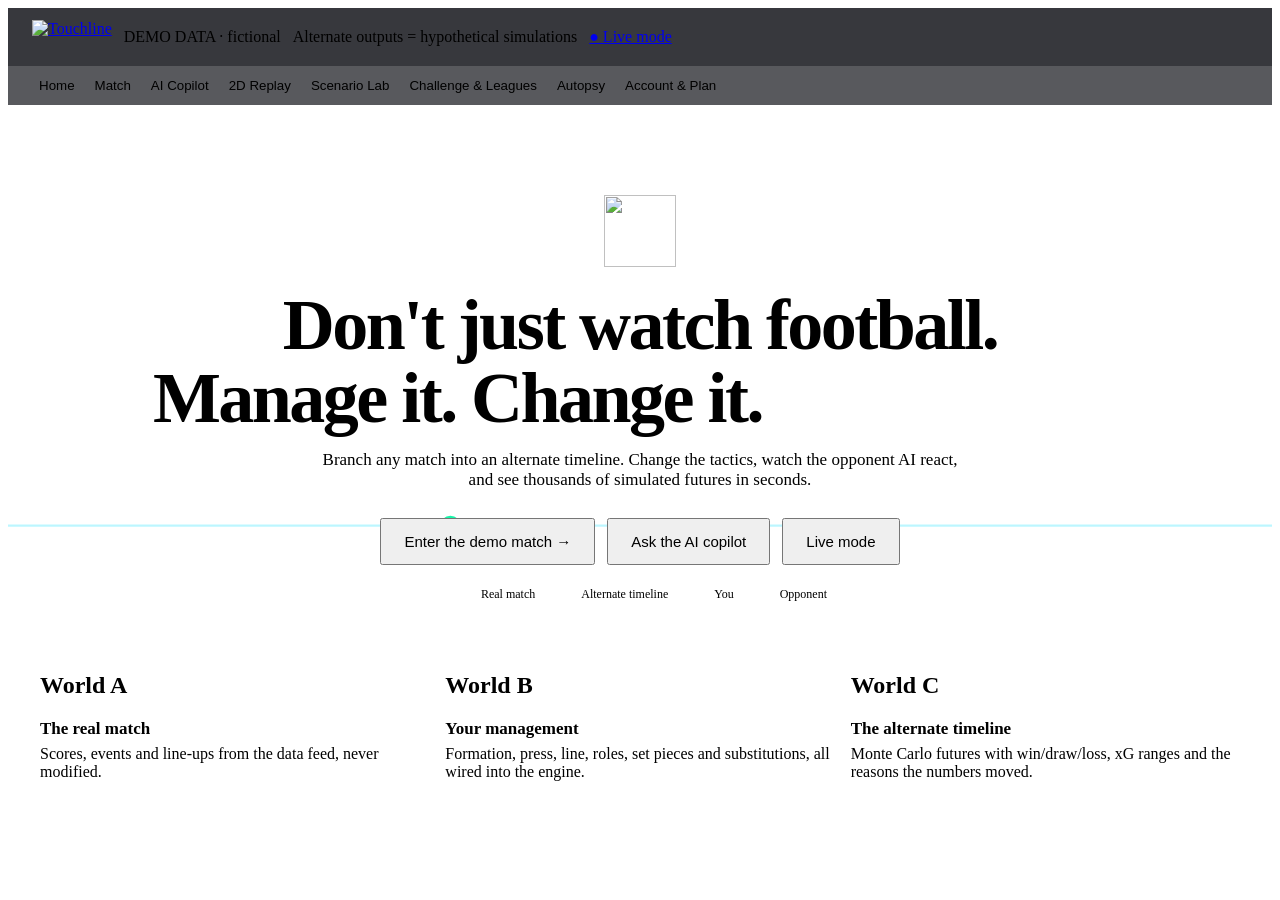
==== frontend/index.html @ 6fc0b5cc "Touchline deploy snapshot" ====
<!doctype html><html><head><meta charset="utf-8"><meta name="theme-color" content="#05070D"><meta name="viewport" content="width=device-width,initial-scale=1">
<title>Touchline - Alternate Timeline</title>
<link rel="icon" href="/static/brand/favicon.svg" type="image/svg+xml"><link rel="stylesheet" href="/static/brand/theme.css">
<style>
header{position:sticky;top:0;z-index:20;padding:12px 24px;display:flex;gap:12px;align-items:center;flex-wrap:wrap;background:#05070Dcc;backdrop-filter:blur(14px);border-bottom:1px solid var(--line)}
header .logo{height:34px;display:block}
nav{position:sticky;top:59px;z-index:19;display:flex;gap:6px;padding:10px 24px;background:#05070Daa;backdrop-filter:blur(14px);border-bottom:1px solid var(--line);overflow-x:auto}
nav button{background:transparent;color:var(--mut);border:1px solid transparent;white-space:nowrap}
nav button.on{color:var(--txt);border-color:var(--line2);background:#0F1830}
nav button[data-t=copilot].on,nav button[data-t=replay].on{border-image:none;box-shadow:inset 0 -2px 0 var(--alt2)}
.grid{display:grid;grid-template-columns:minmax(300px,1.1fr) minmax(280px,.8fr) minmax(320px,1.15fr);gap:16px;padding:20px 24px}
.grid2{display:grid;grid-template-columns:1fr 1fr;gap:16px;padding:20px 24px}
@media(max-width:1100px){.grid,.grid2{grid-template-columns:1fr;padding:14px}header{padding:10px 14px}nav{padding:8px 14px;top:55px}.hero{padding:48px 18px 28px!important}.hero svg.lines{opacity:.45}}
label{display:flex;justify-content:space-between;align-items:center;margin:6px 0;color:var(--mut);gap:8px;font-size:13px}
.row{display:flex;gap:8px;align-items:center;flex-wrap:wrap}
ul{padding-left:18px;margin:6px 0}li{margin:4px 0}.ev{font-size:12px;padding:3px 0;border-bottom:1px dashed #1C274280}
.tab{display:none}.tab.on{display:block;animation:fade .4s var(--ease) both}details summary{cursor:pointer;color:var(--mut);margin:8px 0}
.hero{position:relative;padding:90px 24px 50px;text-align:center;overflow:hidden}
.hero h1{font-size:clamp(34px,6vw,72px);line-height:1.02;margin:18px auto 14px;max-width:1000px;letter-spacing:-.035em;font-weight:700}
.hero h1 .a{background:var(--alt);-webkit-background-clip:text;background-clip:text;color:transparent}
.hero h1 .v{color:var(--volt)}.hero h1 .c{color:var(--real)}
.hero p{max-width:640px;margin:0 auto;color:var(--mut);font-size:17px}
.hero .cta{margin-top:28px;display:flex;gap:12px;justify-content:center;flex-wrap:wrap}.hero .cta button{padding:13px 22px;font-size:15px}
.hero svg.lines{position:absolute;inset:0;width:100%;height:100%;z-index:-1;opacity:.9}
.hero .draw{stroke-dasharray:1400;stroke-dashoffset:1400;animation:draw 3.2s var(--ease) forwards}
@keyframes draw{to{stroke-dashoffset:0}}
.feat{display:grid;grid-template-columns:repeat(3,1fr);gap:16px;padding:0 24px 40px;max-width:1200px;margin:0 auto}
@media(max-width:800px){.feat{grid-template-columns:1fr}}
.feat .card b{font-family:"Space Grotesk";font-size:17px;display:block;margin:6px 0}
.legend{display:flex;gap:18px;justify-content:center;margin-top:22px;font-size:12px;color:var(--mut)}
.legend i{display:inline-block;width:22px;height:3px;border-radius:3px;vertical-align:middle;margin-right:6px}
</style></head><body>
<header><a href="#" onclick="tab('home');return false"><img class="logo" src="/static/brand/logo.svg" alt="Touchline"></a><span class="badge warn">DEMO DATA · fictional</span>
<span class="badge alt">Alternate outputs = hypothetical simulations</span><a class="badge" href="/static/live.html">● Live mode</a><span style="flex:1"></span>
<span id="acct" class="row"></span></header>
<nav id="nav"></nav>

<section class="tab on" id="tab-home"><div class="hero">
<svg class="lines" viewBox="0 0 1200 520" preserveAspectRatio="none"><defs><linearGradient id="hg" x1="0" x2="1"><stop offset="0" stop-color="#8B5CF6"/><stop offset="1" stop-color="#FF3DCB"/></linearGradient></defs>
<path d="M-20 400 H1220" stroke="#2DE2FF" stroke-opacity=".35" stroke-width="2" fill="none"/>
<path class="draw" d="M420 400 C620 400 640 150 1220 120" stroke="url(#hg)" stroke-width="3" fill="none" filter="drop-shadow(0 0 12px #FF3DCB)"/>
<path class="draw" style="animation-delay:.6s" d="M420 400 C700 400 760 260 1220 250" stroke="url(#hg)" stroke-opacity=".45" stroke-width="2" fill="none"/>
<circle cx="420" cy="400" r="8" fill="#05070D" stroke="#00F5A0" stroke-width="3"/></svg>
<img src="/static/brand/mark.svg" width="72" height="72" alt="">
<h1>Don't just watch football.<br><span class="v">Manage it.</span> <span class="c">Change it.</span> <span class="a">Outsmart it.</span></h1>
<p>Branch any match into an alternate timeline. Change the tactics, watch the opponent AI react, and see thousands of simulated futures in seconds.</p>
<div class="cta"><button onclick="tab('match')">Enter the demo match →</button><button class="altbtn" onclick="tab('copilot')">Ask the AI copilot</button><button class="sec" onclick="location.href='/static/live.html'">Live mode</button></div>
<div class="legend"><span><i style="background:var(--real)"></i>Real match</span><span><i style="background:var(--alt)"></i>Alternate timeline</span><span><i style="background:var(--volt)"></i>You</span><span><i style="background:var(--opp)"></i>Opponent</span></div>
</div><div class="feat">
<div class="card world-real"><h2>World A</h2><b>The real match</b><span class="mut">Scores, events and line-ups from the data feed, never modified.</span></div>
<div class="card"><h2>World B</h2><b>Your management</b><span class="mut">Formation, press, line, roles, set pieces and substitutions, all wired into the engine.</span></div>
<div class="card world-alt"><h2>World C</h2><b>The alternate timeline</b><span class="mut">Monte Carlo futures with win/draw/loss, xG ranges and the reasons the numbers moved.</span></div>
</div></section>
<section class="tab" id="tab-match"><div class="grid">
<div class="card world-real"><h2>World A · Real match (demo feed)</h2>
 <div class="row"><div class="score" id="realScore"></div><div class="mut" id="teams"></div></div>
 <label>Branch alternate timeline at minute <input id="minute" type="number" min="0" max="89" value="55" style="width:70px"></label>
 <svg id="pitch" viewBox="0 0 680 440" style="width:100%;background:#071526;border-radius:12px;border:1px solid #1C2742"></svg>
 <div class="mut" style="font-size:12px">Volt = you, coral = opponent. Ring = energy. Orange outline = out of position. Letter = assigned role.</div>
 <h2 style="margin-top:12px">Real timeline (demo)</h2><div id="realTl"></div></div>
<div class="card"><h2>World B · Manager control panel</h2><div id="tac"></div>
 <details><summary>Player roles</summary><div id="roles"></div></details>
 <h2 style="margin-top:10px">Substitution</h2>
 <label>Off <select id="subOut"><option value="">-- none --</option></select></label>
 <label>On <select id="subIn"></select></label>
 <label>At minute <input id="subMin" type="number" value="60" style="width:70px"></label>
 <h2 style="margin-top:10px">Opponent AI</h2>
 <label>Personality <select id="pers"></select></label><label>Difficulty <select id="diff"></select></label>
 <label>Monte Carlo runs <input id="runs" type="number" value="3000" style="width:90px"></label>
 <div class="row" style="margin-top:10px"><button id="simBtn" class="altbtn" onclick="sim()">SIMULATE ALTERNATE TIMELINE</button>
 <input id="scName" placeholder="scenario name" style="width:130px"><button class="sec" onclick="save()">Save</button></div>
 <div id="msg" class="mut" style="margin-top:6px;font-size:12px"></div></div>
<div class="card world-alt"><h2>World C · Alternate timeline</h2><div id="out" class="mut">Pick tactics and press SIMULATE, or ask the copilot.</div></div>
</div></section>

<section class="tab" id="tab-copilot"><div class="grid2">
<div class="card"><h2>AI tactical copilot</h2>
 <div class="mut" id="llm" style="font-size:12px"></div>
 <div class="row" style="margin:8px 0"><select id="qPreset" onchange="$('q').value=this.value">
 <option value="">Common questions...</option><option>Why are we losing control of midfield?</option><option>How do I stop their left winger?</option>
 <option>Why is my striker isolated?</option><option>Where is their defensive weakness?</option><option>Should I increase the pressing intensity?</option>
 <option>Which substitution would improve our chances?</option><option>How do I exploit the space behind their defence?</option>
 <option>Why is my defensive line being exposed?</option><option>Which formation gives us the best chance of winning?</option></select></div>
 <textarea id="q" rows="2" style="width:100%" placeholder="Ask about the current match state (uses minute + tactics from the Match tab)"></textarea>
 <div class="row" style="margin-top:8px"><button onclick="askCopilot()">Ask copilot</button></div>
 <div id="cop" style="margin-top:10px"></div></div>
<div class="card world-alt"><h2>Recommendation in the alternate timeline</h2><div id="copSim" class="mut">Use "SIMULATE AI RECOMMENDATION" to load the advice into the alternate timeline.</div></div>
</div></section>

<section class="tab" id="tab-replay"><div class="card world-alt" style="margin:20px 24px"><h2>2D replay</h2>
 <div class="row"><button class="sec" onclick="rp.mode='alt';rpReset()" id="rpAlt">Alternate (simulated run)</button>
 <button class="sec" onclick="rp.mode='real';rpReset()" id="rpReal">Real (demo feed)</button>
 <button onclick="rpToggle()" id="rpPlay">Play</button><button class="sec" onclick="rpStep(-5)">&laquo; 5'</button><button class="sec" onclick="rpStep(5)">5' &raquo;</button>
 <input type="range" id="rpSlider" min="0" max="90" value="0" style="flex:1" oninput="rpSeek(+this.value)"><span id="rpClock" class="score" style="font-size:18px"></span></div>
 <canvas id="cv" width="1020" height="620" style="width:100%;max-width:1020px;background:#071526;border-radius:12px;border:1px solid #1C2742;margin-top:8px"></canvas>
 <div id="rpInfo" class="mut"></div><div id="rpLog" style="max-height:160px;overflow:auto"></div></div></section>

<section class="tab" id="tab-lab"><div class="card" style="margin:20px 24px"><h2>Scenario comparison lab</h2>
 <div class="mut">Tick scenarios to compare. Requires an account (scenarios are saved per user).</div><div id="scen" style="margin-top:8px"></div>
 <button class="sec" style="margin-top:8px" onclick="labCompare()">Compare selected</button><div id="lab" style="margin-top:10px"></div></div></section>

<section class="tab" id="tab-play"><div class="grid2">
<div class="card"><h2>Daily tactical challenge</h2><div id="chBrief"></div>
 <div class="mut" style="font-size:12px">Your current Match-tab tactics are submitted. Score 50 = no better than standing still, 100 = matches the copilot's best tested option.</div>
 <button style="margin-top:8px" onclick="submitChallenge()">Submit decision</button><div id="chRes"></div>
 <h2 style="margin-top:14px">Leaderboard (today)</h2><div id="lb"></div></div>
<div class="card"><h2>Fantasy club &amp; leagues</h2>
 <label>Club name <input id="clubName" value="Touchline FC"></label>
 <div class="mut" style="font-size:12px">Pick 11 (one GK) from the demo squad:</div><div id="squad" style="columns:2;font-size:13px"></div>
 <button class="sec" onclick="saveClub()">Save club</button>
 <div class="row" style="margin-top:12px"><input id="lgName" placeholder="league name"><button class="sec" onclick="createLeague()">Create</button>
 <input id="lgCode" placeholder="code" style="width:90px"><button class="sec" onclick="joinLeague()">Join</button></div>
 <div id="leagues"></div></div></div></section>

<section class="tab" id="tab-autopsy"><div class="card" style="margin:20px 24px"><h2>Post-match autopsy</h2><div id="aut"></div></div></section>

<section class="tab" id="tab-account"><div class="grid2"><div class="card"><h2>Account</h2>
 <label>Email <input id="em" value=""></label><label>Password <input id="pw" type="password"></label>
 <div class="row"><button onclick="authDo('login')">Log in</button><button class="sec" onclick="authDo('register')">Register</button><button class="sec" onclick="logout()">Log out</button></div>
 <div id="me" style="margin-top:10px"></div></div>
<div class="card"><h2>Plans</h2><div id="plans"></div><button style="margin-top:8px" onclick="upgrade()">Upgrade to Pro</button><div id="bill" class="mut"></div></div></div></section>

<script>
let META,MATCH,LAST,TOKEN=localStorage.tl_token||'';const $=id=>document.getElementById(id),pct=x=>(x*100).toFixed(1)+'%';
async function j(u,o={}){o.headers={...(o.headers||{}),...(TOKEN?{Authorization:'Bearer '+TOKEN}:{})};const r=await fetch(u,o);const t=await r.text();let d;try{d=JSON.parse(t)}catch{d=t}if(!r.ok)throw new Error((d&&d.detail)?(typeof d.detail=='string'?d.detail:JSON.stringify(d.detail)):t);return d}
const post=(u,b)=>j(u,{method:'POST',headers:{'content-type':'application/json'},body:JSON.stringify(b||{})});
const TABS=[['home','Home'],['match','Match'],['copilot','AI Copilot'],['replay','2D Replay'],['lab','Scenario Lab'],['play','Challenge & Leagues'],['autopsy','Autopsy'],['account','Account & Plan']];
function tab(t){document.querySelectorAll('.tab').forEach(e=>e.classList.toggle('on',e.id=='tab-'+t));document.querySelectorAll('nav button').forEach(b=>b.classList.toggle('on',b.dataset.t==t));
 if(t=='lab')loadScen();if(t=='play')loadPlay();if(t=='autopsy')loadAut();if(t=='account')loadMe();if(t=='replay')rpReset()}
$('nav').innerHTML=TABS.map(([k,v])=>`<button class="sec" data-t="${k}" onclick="tab('${k}')">${v}</button>`).join('');
async function init(){META=await j('/api/meta');$('llm').textContent='Engine: '+META.llm;
 $('tac').innerHTML=`<label>Formation <select id="t_formation">${META.formations.map(f=>`<option>${f}</option>`)}</select></label>`+
  Object.entries(META.options).map(([k,v])=>`<label>${k.replaceAll('_',' ')} <select id="t_${k}">${v.map(o=>`<option>${o}</option>`)}</select></label>`).join('');
 $('pers').innerHTML=META.personalities.map(p=>`<option ${p=='counter'?'selected':''}>${p}</option>`).join('');
 $('diff').innerHTML=META.difficulties.map(p=>`<option ${p=='normal'?'selected':''}>${p}</option>`).join('');
 $('tac').querySelectorAll('select').forEach(s=>s.onchange=drawPitch);$('minute').onchange=load;renderAcct();await load();tab('home')}
function renderAcct(){const u=META.user;$('acct').innerHTML=u?`<span class="badge ${u.plan=='pro'?'pro':''}">${u.plan.toUpperCase()}</span><span class="mut">${u.email}</span>`:`<button class="sec" onclick="tab('account')">Log in / Register</button>`}
let ROLES={};
async function load(){MATCH=await j('/api/match/demo?minute='+$('minute').value);const t=MATCH.home.tactics;
 for(const k in t)if($('t_'+k))$('t_'+k).value=t[k];ROLES={...t.roles};
 $('realScore').textContent=`${MATCH.score[0]} - ${MATCH.score[1]}  (${MATCH.minute}')`;$('teams').textContent=`${MATCH.home.name} vs ${MATCH.away.name}`;
 $('subOut').innerHTML='<option value="">-- none --</option>'+MATCH.home.starters.filter(p=>p.group!='GK').map(p=>`<option value="${p.id}">${p.name} (${p.group}, ${Math.round(p.energy*100)}%)</option>`).join('');
 $('subIn').innerHTML=MATCH.home.bench.map(p=>`<option value="${p.id}">${p.name} (${p.group})</option>`).join('');
 $('subMin').value=Math.max(+$('minute').value+1,60);
 $('roles').innerHTML=MATCH.home.starters.filter(p=>p.group!='GK').map(p=>`<label>${p.name} <select data-pid="${p.id}" onchange="ROLES[this.dataset.pid]=this.value;if(!this.value)delete ROLES[this.dataset.pid];drawPitch()"><option value="">default</option>${Object.entries(META.roles).filter(([r,l])=>l.includes(p.group)).map(([r])=>`<option ${ROLES[p.id]==r?'selected':''}>${r}</option>`).join('')}</select></label>`).join('');
 $('realTl').innerHTML=MATCH.full_timeline.map(e=>`<div class="ev ${e.type=='goal'?'goal':''}" style="opacity:${e.minute<=MATCH.minute?1:.35}">${e.minute}' ${e.team=='home'?'NOR':'RIV'} ${e.type.toUpperCase()} - ${e.detail}${e.xg?' (xG '+e.xg+')':''}</div>`).join('')+`<div class="mut" style="font-size:12px">Faded events happen after your branch point in the real (demo) match.</div>`;drawPitch()}
const LAY={"4-3-3":[4,3,3],"4-2-3-1":[4,2,3,1],"4-4-2":[4,4,2],"3-5-2":[3,5,2],"5-3-2":[5,3,2],"4-5-1":[4,5,1],"3-4-3":[3,4,3]};
function layout(team,form,home,W=680,H=440,push=0){const lines=LAY[form]||[4,3,3],out=[];const byId=Object.fromEntries(team.starters.map(p=>[p.id,p]));
 const sl=team.slots,gk=sl.find(s=>s.line=='GK');const X=f=>home?f*W:W-f*W;out.push({p:byId[gk.id],x:X(.06),y:H/2,pen:1});
 const rest=sl.filter(s=>s.line!='GK');let i=0;lines.forEach((n,li)=>{const f=.17+li*(.3/(lines.length-1||1))+push;for(let k=0;k<n;k++){if(rest[i])out.push({p:byId[rest[i].id],x:X(f),y:H*(k+1)/(n+1),pen:rest[i].penalty});i++}});return out}
const pitchSVG=`<rect x="10" y="10" width="660" height="420" fill="none" stroke="#2DE2FF55" stroke-width="2"/><line x1="340" y1="10" x2="340" y2="430" stroke="#2DE2FF55"/><circle cx="340" cy="220" r="50" fill="none" stroke="#2DE2FF55"/><rect x="10" y="130" width="70" height="180" fill="none" stroke="#2DE2FF55"/><rect x="600" y="130" width="70" height="180" fill="none" stroke="#2DE2FF55"/>`;
function drawPitch(){if(!MATCH)return;const f=$('t_formation').value;const of=(LAST&&LAST.after.opponent.tactics.formation)||MATCH.away.tactics.formation;
 const dot=(o,c)=>`<g><circle cx="${o.x}" cy="${o.y}" r="14" fill="${c}" stroke="${o.pen<1?'#FFB547':'#0000'}" stroke-width="3"/><circle cx="${o.x}" cy="${o.y}" r="17" fill="none" stroke="#fff" stroke-opacity=".8" stroke-width="2" stroke-dasharray="${(o.p.energy*107).toFixed(0)} 200"/>${ROLES[o.p.id]&&c=='#00F5A0'?`<text x="${o.x}" y="${o.y+4}" font-size="11" text-anchor="middle" fill="#04130c" font-weight="700">${ROLES[o.p.id][0].toUpperCase()}</text>`:''}<text x="${o.x}" y="${o.y+30}" fill="#fff" font-size="10" text-anchor="middle">${o.p.name}</text></g>`;
 $('pitch').innerHTML=pitchSVG+layout(MATCH.home,f,true).map(o=>dot(o,'#00F5A0')).join('')+layout(MATCH.away,of,false).map(o=>dot(o,'#FF7A59')).join('')+`<text x="20" y="28" fill="#fff" font-size="12">You: ${f}</text><text x="660" y="28" fill="#fff" font-size="12" text-anchor="end">Opp: ${of}</text>`}
function tactics(){const t={formation:$('t_formation').value,roles:{...ROLES}};for(const k in META.options)t[k]=$('t_'+k).value;return t}
function setTactics(t){for(const k in t)if($('t_'+k))$('t_'+k).value=t[k];ROLES={...(t.roles||{})};document.querySelectorAll('#roles select').forEach(s=>s.value=ROLES[s.dataset.pid]||'');drawPitch()}
let EXTRA_SUBS=null;
function req(){const subs=EXTRA_SUBS||($('subOut').value?[{minute:+$('subMin').value,out_id:$('subOut').value,in_id:$('subIn').value}]:[]);
 return {minute:+$('minute').value,tactics:tactics(),subs,opponent_personality:$('pers').value,difficulty:$('diff').value,runs:+$('runs').value,seed:42}}
const bar=p=>`<div class="bar"><div class="w" style="width:${p.user_win*100}%">W ${pct(p.user_win)}</div><div class="d" style="width:${p.draw*100}%">D ${pct(p.draw)}</div><div class="l" style="width:${p.user_loss*100}%">L ${pct(p.user_loss)}</div></div>`;
async function sim(target='out'){$(target).innerHTML='Running Monte Carlo...';try{LAST=await post('/api/simulate',req());$(target).innerHTML=renderSim(LAST);drawPitch();return LAST}catch(e){$(target).innerHTML=`<span style="color:var(--bad)">${e.message}</span>`}}
function renderSim(r){const b=r.before,a=r.after,ci=a.probabilities.ci95;
 const row=(n,x,y,f=v=>v.toFixed(2),inv=false)=>`<tr><td>${n}</td><td>${f(x)}</td><td>${f(y)}</td><td style="color:${(y>=x)!=inv?'#00F5A0':'#ff5d6c'}">${y-x>=0?'+':''}${f(y-x)}</td></tr>`;
 return `<div class="hyp"><div class="tag">HYPOTHETICAL SIMULATION - ${a.runs} Monte Carlo runs from ${a.from_minute}' at ${a.start_score.join('-')}</div>
 <div class="mut" style="margin-top:6px">Current tactics (opponent reacting)</div>${bar(b.probabilities)}<div class="mut" style="margin-top:6px">Your changes</div>${bar(a.probabilities)}
 <div class="mut" style="font-size:11px">95% CI win ${pct(ci.user_win[0])}-${pct(ci.user_win[1])}, draw ${pct(ci.draw[0])}-${pct(ci.draw[1])}, loss ${pct(ci.user_loss[0])}-${pct(ci.user_loss[1])}</div>
 <table style="margin-top:8px"><tr><th></th><th>Before</th><th>After</th><th>&Delta;</th></tr>${row('xG for (rest of match)',b.xg.user_mean,a.xg.user_mean)}${row('xG against',b.xg.opp_mean,a.xg.opp_mean,undefined,true)}
 ${row('Shots for',b.shots.user_mean,a.shots.user_mean,v=>v.toFixed(1))}${row('Shots against',b.shots.opp_mean,a.shots.opp_mean,v=>v.toFixed(1),true)}${row('Possession',b.possession_user,a.possession_user,v=>(v*100).toFixed(0)+'%')}${row('P(we score)',b.p_user_scores,a.p_user_scores,pct)}${row('P(we concede)',b.p_user_concedes,a.p_user_concedes,pct,true)}</table>
 <h2 style="margin-top:10px">Why it changed</h2><ul>${r.explanation.map(x=>`<li>${x}</li>`).join('')}</ul>
 <h2>Opponent (${a.opponent.personality}, ${a.opponent.difficulty})</h2><div class="mut">${a.opponent.tactics.formation}, press ${a.opponent.tactics.pressing}, line ${a.opponent.tactics.defensive_line}, ${a.opponent.tactics.build_up} build-up, ${a.opponent.tactics.transition}. Re-reacted to the score in ${pct(a.opponent_in_game_switch_rate)} of runs.</div>
 <h2 style="margin-top:10px">Most likely final scores</h2>${a.score_distribution.slice(0,5).map(s=>`<span class="badge" style="margin:2px;display:inline-block">${s.score}: ${pct(s.p)}</span>`).join('')}
 <div class="row" style="margin-top:8px"><button class="sec" onclick="tab('replay')">Watch a simulated run in 2D</button></div><div class="mut" style="margin-top:6px">Real match final (demo): 1-2. The real timeline is unchanged.</div></div>`}
async function save(){try{await post('/api/scenarios',{name:$('scName').value||('Scenario '+new Date().toLocaleTimeString()),request:req()});$('msg').textContent='Saved.'}catch(e){$('msg').textContent=e.message}}
// ---- copilot
let ADV=null;
async function askCopilot(){$('cop').innerHTML='Analysing match state and testing candidate adjustments...';
 try{ADV=await post('/api/copilot',{...req(),question:$('q').value});const a=ADV,r=a.recommendation;
 $('cop').innerHTML=`<div class="hyp"><div class="tag">${a.label}</div><h2 style="margin-top:8px">1. Diagnosis</h2><ul>${a.diagnosis.map(x=>`<li>${x}</li>`).join('')}</ul>
 <h2>2. Recommended adjustment</h2><div class="goal">${r.label}</div><div class="mut">Expected points ${r.expected_points_gain>=0?'+':''}${r.expected_points_gain}</div>
 <h2 style="margin-top:8px">3. Expected benefits</h2><ul>${a.benefits.map(x=>`<li>${x}</li>`).join('')}</ul><h2>4. Risks</h2><ul>${a.risks.map(x=>`<li>${x}</li>`).join('')}</ul>
 <h2>5. Opponent's likely response</h2><ul>${a.opponent_response.map(x=>`<li>${x}</li>`).join('')}</ul>
 <h2>Other options tested</h2><ul>${a.alternatives.map(x=>`<li>${x.label} (${x.expected_points_gain>=0?'+':''}${x.expected_points_gain} pts)</li>`).join('')}</ul>
 <div class="row"><button class="altbtn" onclick="simRec()">SIMULATE AI RECOMMENDATION</button></div></div>`}catch(e){$('cop').innerHTML=`<span style="color:var(--bad)">${e.message}</span>`}}
async function simRec(){const before=tactics();setTactics(ADV.recommendation.tactics);EXTRA_SUBS=ADV.recommendation.subs.length?ADV.recommendation.subs:null;
 const r=await sim('copSim');EXTRA_SUBS=null;window._prevTac=before;
 $('copSim').innerHTML+=`<div class="row" style="margin-top:8px"><button onclick="acceptRec()">Accept</button><button class="bad" onclick="rejectRec()">Reject</button><button class="sec" onclick="modifyRec()">Modify</button></div>`}
function acceptRec(){if(ADV.recommendation.subs[0]){const s=ADV.recommendation.subs[0];$('subOut').value=s.out_id;$('subIn').value=s.in_id;$('subMin').value=s.minute}$('out').innerHTML=renderSim(LAST);$('msg').textContent='AI recommendation accepted into the alternate timeline.';tab('match')}
function rejectRec(){setTactics(window._prevTac);$('copSim').innerHTML='Recommendation rejected - your previous tactics are restored.'}
function modifyRec(){acceptRec();$('msg').textContent='Recommendation loaded - adjust any control and press SIMULATE.'}
// ---- replay
const rp={mode:'alt',t:0,playing:false,timer:null};
function rpFrames(){if(rp.mode=='alt'&&LAST){const a=LAST.after;return {start:a.from_minute,frames:a.replay_frames,events:a.sample_replay,score0:a.start_score}}
 const fr=[];let ball=.5,s=[0,0];const ev=MATCH.full_timeline.map(e=>({...e,side:e.team}));for(let m=1;m<=90;m++){const e=ev.find(x=>x.minute==m);if(e&&e.type=='goal')s=[s[0]+(e.side=='home'),s[1]+(e.side=='away')];
 ball=e&&e.type!='sub'?(e.side=='home'?.9:.1):.5+.25*Math.sin(m*1.7);fr.push({minute:m,poss:ball>.5?'home':'away',ball,score:[...s]})}
 return {start:0,frames:fr,events:ev.map(e=>({minute:e.minute,type:e.type,team:e.team=='home'?MATCH.home.name:MATCH.away.name,side:e.side,text:e.detail,xg:e.xg}))}}
function rpReset(){if(!MATCH)return;const d=rpFrames();rp.d=d;rp.t=0;$('rpSlider').max=Math.max(d.frames.length*10-1,0);$('rpAlt').disabled=!LAST;
 $('rpInfo').textContent=rp.mode=='alt'?(LAST?`HYPOTHETICAL: one of ${LAST.after.runs} simulated runs from ${d.start}'. Ball path is a visual reconstruction of the run's possession/shots.`:'Run a simulation first.'):'REAL (demo feed): only recorded events are shown; positions are formation-based, not tracking data.';
 $('rpLog').innerHTML=d.events.map(e=>`<div class="ev ${e.type=='goal'?'goal':''}">${e.minute}' ${e.team} ${e.type.toUpperCase()} ${e.xg!=null?'xG '+e.xg:''} ${e.text||''}</div>`).join('');rpDraw()}
function rpToggle(){rp.playing=!rp.playing;$('rpPlay').textContent=rp.playing?'Pause':'Play';clearInterval(rp.timer);if(rp.playing)rp.timer=setInterval(()=>{rp.t++;if(rp.t>=+$('rpSlider').max){rp.playing=false;$('rpPlay').textContent='Play';clearInterval(rp.timer)}rpDraw()},60)}
function rpStep(m){rp.t=Math.max(0,Math.min(+$('rpSlider').max,rp.t+m*10));rpDraw()}function rpSeek(v){rp.t=v;rpDraw()}
function rpDraw(){const c=$('cv'),g=c.getContext('2d'),W=c.width,H=c.height,d=rp.d;if(!d||!d.frames.length){g.clearRect(0,0,W,H);return}
 $('rpSlider').value=rp.t;const i=Math.min(Math.floor(rp.t/10),d.frames.length-1),f=d.frames[i],nx=d.frames[Math.min(i+1,d.frames.length-1)],k=(rp.t%10)/10;
 const bx=(f.ball+(nx.ball-f.ball)*k);g.fillStyle='#071526';g.fillRect(0,0,W,H);g.strokeStyle=rp.mode=='alt'?'#8B5CF6aa':'#2DE2FF77';g.lineWidth=2;g.strokeRect(15,15,W-30,H-30);g.beginPath();g.moveTo(W/2,15);g.lineTo(W/2,H-15);g.stroke();g.beginPath();g.arc(W/2,H/2,75,0,7);g.stroke();g.strokeRect(15,H/2-135,105,270);g.strokeRect(W-120,H/2-135,105,270);
 const shift=(bx-.5)*.35;const tm=(team,form,home,col)=>layout(team,form,home,W,H,0).forEach((o,idx)=>{let x=o.x+(idx?shift*W*(home?1:1)*.6:0),y=o.y+Math.sin((rp.t+idx*13)/9)*6;g.fillStyle=col;g.beginPath();g.arc(x,y,13,0,7);g.fill();g.fillStyle='#fff';g.font='11px system-ui';g.textAlign='center';g.fillText(o.p.name.split(' ').pop(),x,y+27)});
 const hf=rp.mode=='alt'&&LAST?LAST.after.user_tactics.formation:MATCH.home.tactics.formation,af=rp.mode=='alt'&&LAST?LAST.after.opponent.tactics.formation:MATCH.away.tactics.formation;
 tm(MATCH.home,hf,true,'#00F5A0');tm(MATCH.away,af,false,'#FF7A59');
 const ev=d.events.filter(e=>e.minute==f.minute&&(e.type=='shot'||e.type=='goal'));let by=H/2+Math.sin(rp.t/7)*H*.25;
 if(ev.length){const e=ev[0];const tx=e.side=='home'?W-20:20;g.strokeStyle=e.type=='goal'?'#00F5A0':'#FFB547';g.setLineDash([6,6]);g.beginPath();g.moveTo(bx*W,by);g.lineTo(tx,H/2);g.stroke();g.setLineDash([]);g.fillStyle=e.type=='goal'?'#00F5A0':'#FFB547';g.font='bold 22px system-ui';g.textAlign='center';g.fillText(e.type=='goal'?'GOAL!':'SHOT'+(e.xg!=null?' xG '+e.xg:''),W/2,48)}
 g.fillStyle='#fff';g.beginPath();g.arc(bx*W,by,7,0,7);g.fill();
 g.fillStyle='#000a';g.fillRect(W/2-120,H-50,240,34);g.fillStyle='#fff';g.font='bold 18px system-ui';g.textAlign='center';g.fillText(`${f.score[0]} - ${f.score[1]}   ${f.minute}'  ${rp.mode=='alt'?'ALT':'REAL'}`,W/2,H-27);
 g.fillStyle=rp.mode=='alt'?'#FF3DCB':'#2DE2FF';g.font='600 12px Space Grotesk';g.textAlign='left';g.fillText(rp.mode=='alt'?'HYPOTHETICAL SIMULATION':'REAL MATCH (DEMO DATA)',24,34);$('rpClock').textContent=f.minute+"'"}
// ---- lab
async function loadScen(){if(!TOKEN){$('scen').innerHTML='<div class="mut">Log in to save and compare scenarios.</div>';return}const s=await j('/api/scenarios');
 $('scen').innerHTML=s.length?`<table><tr><th></th><th>Name</th><th>Min</th><th>Win</th><th>Draw</th><th>Loss</th><th>xG f/a</th></tr>${s.map(x=>{const p=x.result.probabilities;return `<tr><td><input type="checkbox" class="lc" value="${x.id}" checked></td><td>${x.name}</td><td>${x.request.minute}'</td><td>${pct(p.user_win)}</td><td>${pct(p.draw)}</td><td>${pct(p.user_loss)}</td><td>${x.result.xg.user_mean.toFixed(2)}/${x.result.xg.opp_mean.toFixed(2)}</td></tr>`}).join('')}</table>`:'<div class="mut">None saved yet.</div>'}
async function labCompare(){const ids=[...document.querySelectorAll('.lc:checked')].map(x=>x.value).join(',');if(!ids)return;const r=await j('/api/scenarios/compare?ids='+ids);
 const keys=['formation','pressing','defensive_line','tempo','build_up','transition','defensive_approach'];
 $('lab').innerHTML=`<table><tr><th>Scenario</th><th>Exp. points</th><th>W/D/L</th>${keys.map(k=>`<th>${k.replace('_',' ')}</th>`).join('')}</tr>${r.scenarios.map(s=>`<tr style="${s.id==r.best?'color:var(--acc);font-weight:700':''}"><td>${s.name}</td><td>${s.exp_points.toFixed(2)}</td><td>${pct(s.win)} / ${pct(s.draw)} / ${pct(s.loss)}</td>${keys.map(k=>`<td>${s.tactics[k]||'-'}</td>`).join('')}</tr>`).join('')}</table><div class="mut">${r.note}</div>`}
// ---- play
async function loadPlay(){const c=await j('/api/challenge/today');$('chBrief').innerHTML=`<div class="hyp"><div class="tag">TODAY'S CHALLENGE (${c.date})</div><div style="margin-top:4px">${c.brief}</div></div>`;
 const lb=await j('/api/challenge/leaderboard');$('lb').innerHTML=lb.length?`<table>${lb.map(r=>`<tr><td>#${r.rank}</td><td>${r.manager}</td><td>${r.score}</td></tr>`).join('')}</table>`:'<div class="mut">No entries yet.</div>';
 const m=await j('/api/match/demo?minute=0');const all=[...m.home.starters,...m.home.bench];const st=new Set(m.home.starters.map(p=>p.id));
 $('squad').innerHTML=all.map(p=>`<label style="justify-content:flex-start"><input type="checkbox" class="sq" value="${p.id}" ${st.has(p.id)?'checked':''}> ${p.name} <span class="mut">${p.group}</span></label>`).join('');
 if(TOKEN){const l=await j('/api/leagues');$('leagues').innerHTML=l.map(x=>`<h2 style="margin-top:10px">${x.name} <span class="mut">code ${x.code}</span></h2><table>${x.table.map((t,i)=>`<tr><td>${i+1}</td><td>${t.manager}</td><td>${t.points} pts</td><td>${t.played} played</td></tr>`).join('')}</table>`).join('')||'<div class="mut">No leagues yet.</div>'}else $('leagues').innerHTML='<div class="mut">Log in to create or join leagues.</div>'}
async function submitChallenge(){try{const r=await post('/api/challenge/submit',{tactics:tactics()});$('chRes').innerHTML=`<div class="hyp"><div class="score">${r.decision_score}/100</div><div>Expected points ${r.expected_points_gain>=0?'+':''}${r.expected_points_gain} (best known: ${r.best_known}, +${r.best_known_gain})</div><ul>${r.explanation.slice(0,3).map(x=>`<li>${x}</li>`).join('')}</ul></div>`;loadPlay()}catch(e){$('chRes').innerHTML=`<span style="color:var(--bad)">${e.message}</span>`}}
async function saveClub(){try{await post('/api/club',{name:$('clubName').value,starters:[...document.querySelectorAll('.sq:checked')].map(x=>x.value)});alert('Club saved');load()}catch(e){alert(e.message)}}
async function createLeague(){try{await post('/api/leagues',{name:$('lgName').value});loadPlay()}catch(e){alert(e.message)}}
async function joinLeague(){try{await post('/api/leagues/join/'+$('lgCode').value);loadPlay()}catch(e){alert(e.message)}}
// ---- autopsy
async function loadAut(){const a=await j('/api/autopsy');$('aut').innerHTML=`<div class="tag">${a.label}</div><div class="score">Northbridge ${a.final_score[0]} - ${a.final_score[1]} Riverside</div>
 <div>xG ${a.xg.home.toFixed(2)} - ${a.xg.away.toFixed(2)}</div><h2 style="margin-top:10px">Findings</h2><ul>${a.findings.map(x=>`<li>${x}</li>`).join('')}</ul>
 <h2>Key moments</h2>${a.key_moments.map(e=>`<div class="ev ${e.type=='goal'?'goal':''}">${e.minute}' ${e.team=='home'?'NOR':'RIV'} ${e.type} - ${e.detail}</div>`).join('')}
 <h2 style="margin-top:10px">Model win probability at checkpoints</h2>${a.model_checkpoints.length?`<table><tr><th>Minute</th><th>Home win</th><th>Draw</th><th>Away win</th></tr>${a.model_checkpoints.map(c=>`<tr><td>${c.minute}'</td><td>${pct(c.home_win)}</td><td>${pct(c.draw)}</td><td>${pct(c.away_win)}</td></tr>`).join('')}</table>`:`<div class="badge">${a.upsell}</div>`}`}
// ---- account
async function authDo(kind){try{const r=await post('/api/auth/'+kind,{email:$('em').value,password:$('pw').value});TOKEN=r.token;localStorage.tl_token=TOKEN;META=await j('/api/meta');renderAcct();loadMe();load()}catch(e){$('me').innerHTML=`<span style="color:var(--bad)">${e.message}</span>`}}
async function logout(){await post('/api/auth/logout');TOKEN='';localStorage.removeItem('tl_token');META=await j('/api/meta');renderAcct();loadMe()}
async function loadMe(){$('plans').innerHTML=`<table><tr><th></th><th>Free</th><th>Pro (&pound;${META.plans.pro.price_gbp}/mo)</th></tr>${Object.keys(META.plans.free).filter(k=>k!='price_gbp').map(k=>`<tr><td>${k.replaceAll('_',' ')}</td><td>${META.plans.free[k]}</td><td>${META.plans.pro[k]}</td></tr>`).join('')}</table>`;
 if(!TOKEN){$('me').innerHTML='<div class="mut">Not logged in.</div>';return}try{const m=await j('/api/me');$('me').innerHTML=`<div>${m.email} - <b>${m.plan.toUpperCase()}</b></div><div class="mut">Copilot used today: ${m.copilot_used_today}/${m.entitlements.copilot_per_day}</div>${m.club?`<div class="mut">Club: ${m.club.name}</div>`:''}`}catch{TOKEN='';localStorage.removeItem('tl_token')}}
async function upgrade(){try{const r=await post('/api/billing/checkout');$('bill').textContent=r.message||JSON.stringify(r)}catch(e){$('bill').textContent=e.message}}
init();
</script></body></html>
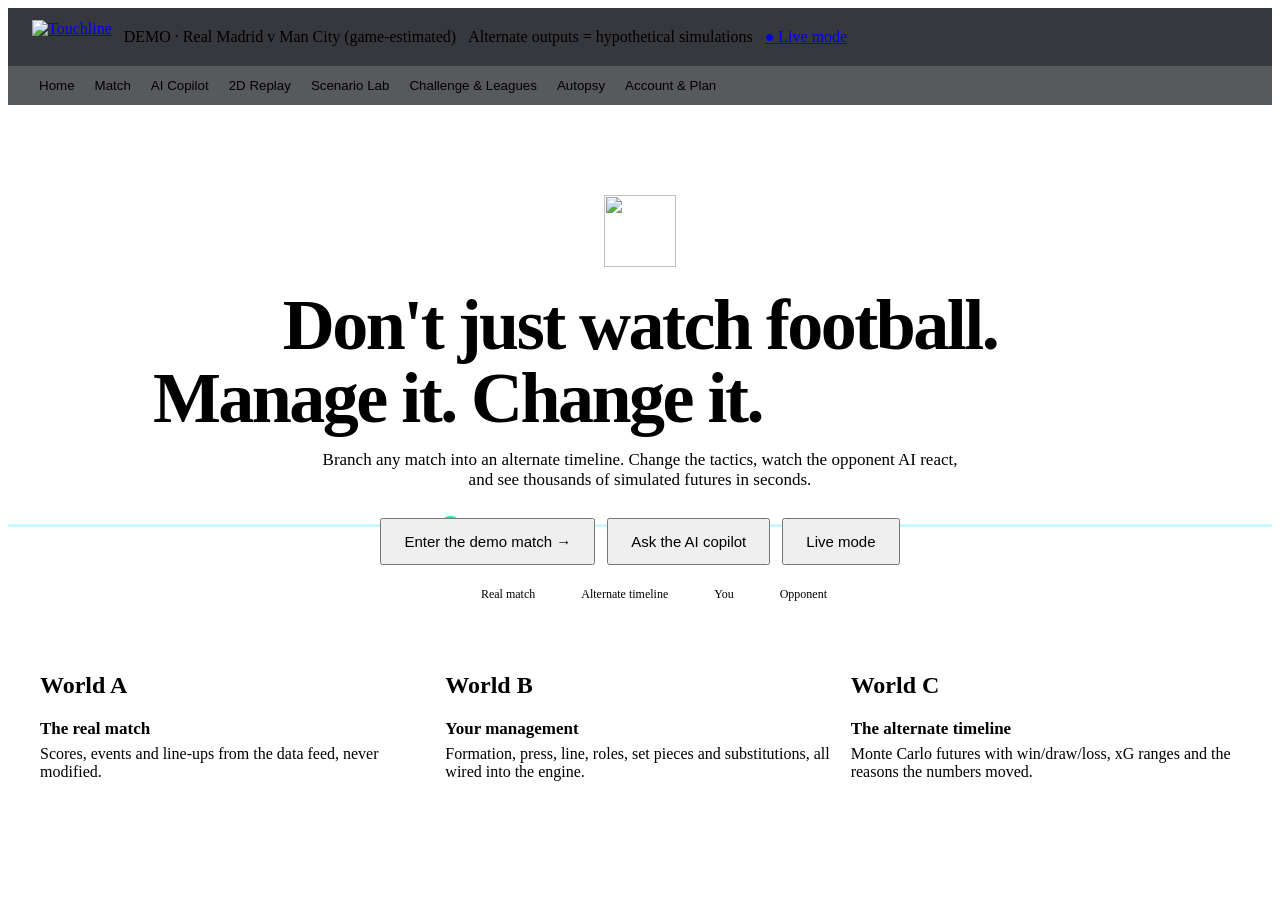
==== commit 5c40470f: "Elite clubs: Real Madrid v Man City demo squads, elite-priority matchday, server-resolved UCL classi" ====
--- a/frontend/index.html
+++ b/frontend/index.html
@@ -30,7 +30,7 @@
 .legend{display:flex;gap:18px;justify-content:center;margin-top:22px;font-size:12px;color:var(--mut)}
 .legend i{display:inline-block;width:22px;height:3px;border-radius:3px;vertical-align:middle;margin-right:6px}
 </style></head><body>
-<header><a href="#" onclick="tab('home');return false"><img class="logo" src="/static/brand/logo.svg" alt="Touchline"></a><span class="badge warn">DEMO DATA · fictional</span>
+<header><a href="#" onclick="tab('home');return false"><img class="logo" src="/static/brand/logo.svg" alt="Touchline"></a><span class="badge warn">DEMO · Real Madrid v Man City (game-estimated)</span>
 <span class="badge alt">Alternate outputs = hypothetical simulations</span><a class="badge" href="/static/live.html">● Live mode</a><span style="flex:1"></span>
 <span id="acct" class="row"></span></header>
 <nav id="nav"></nav>
@@ -226,7 +226,7 @@
 async function createLeague(){try{await post('/api/leagues',{name:$('lgName').value});loadPlay()}catch(e){alert(e.message)}}
 async function joinLeague(){try{await post('/api/leagues/join/'+$('lgCode').value);loadPlay()}catch(e){alert(e.message)}}
 // ---- autopsy
-async function loadAut(){const a=await j('/api/autopsy');$('aut').innerHTML=`<div class="tag">${a.label}</div><div class="score">Northbridge ${a.final_score[0]} - ${a.final_score[1]} Riverside</div>
+async function loadAut(){const a=await j('/api/autopsy');$('aut').innerHTML=`<div class="tag">${a.label}</div><div class="score">Real Madrid ${a.final_score[0]} - ${a.final_score[1]} Man City</div>
  <div>xG ${a.xg.home.toFixed(2)} - ${a.xg.away.toFixed(2)}</div><h2 style="margin-top:10px">Findings</h2><ul>${a.findings.map(x=>`<li>${x}</li>`).join('')}</ul>
  <h2>Key moments</h2>${a.key_moments.map(e=>`<div class="ev ${e.type=='goal'?'goal':''}">${e.minute}' ${e.team=='home'?'NOR':'RIV'} ${e.type} - ${e.detail}</div>`).join('')}
  <h2 style="margin-top:10px">Model win probability at checkpoints</h2>${a.model_checkpoints.length?`<table><tr><th>Minute</th><th>Home win</th><th>Draw</th><th>Away win</th></tr>${a.model_checkpoints.map(c=>`<tr><td>${c.minute}'</td><td>${pct(c.home_win)}</td><td>${pct(c.draw)}</td><td>${pct(c.away_win)}</td></tr>`).join('')}</table>`:`<div class="badge">${a.upsell}</div>`}`}
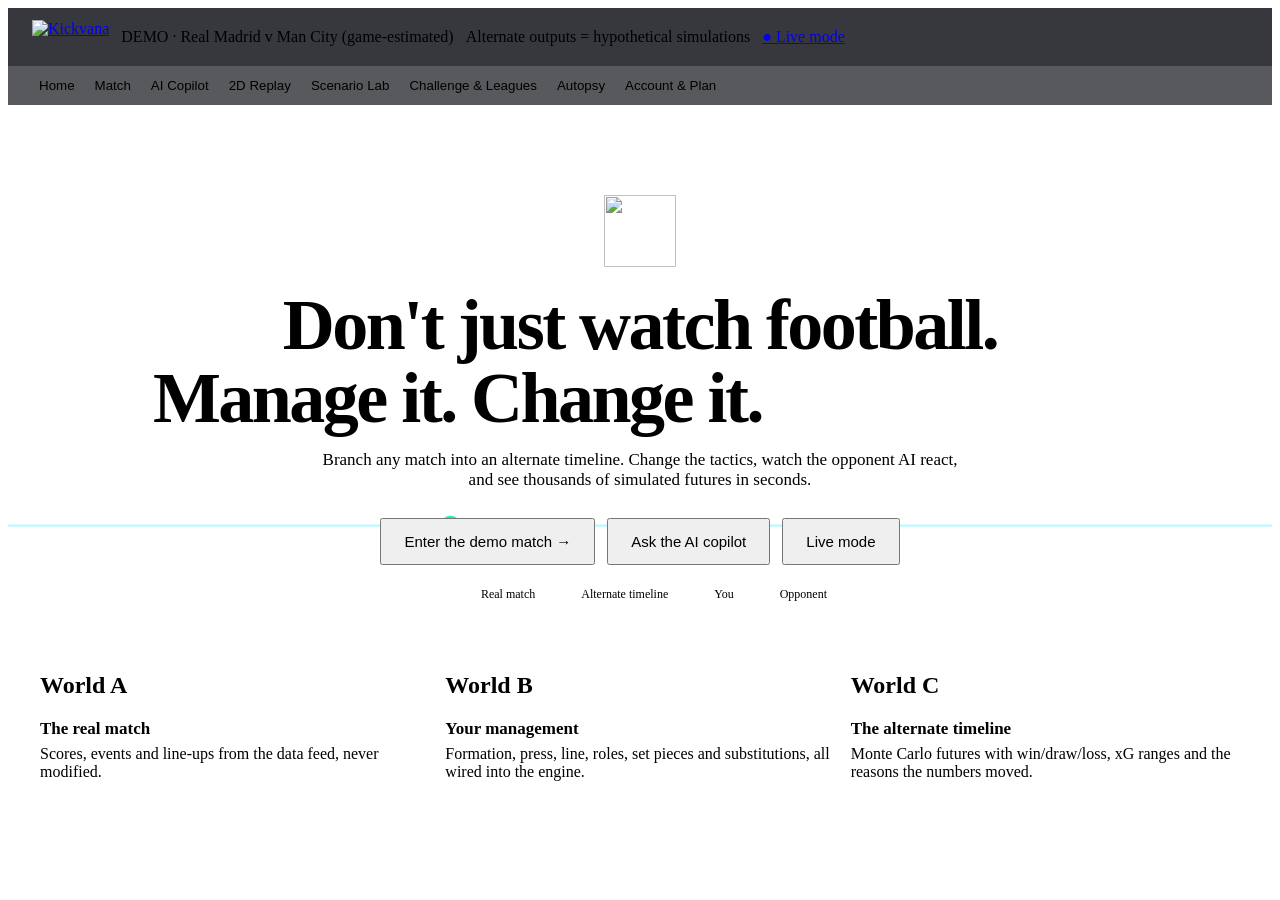
==== commit 3123dca3: "Rebrand to Kickvana" ====
--- a/frontend/index.html
+++ b/frontend/index.html
@@ -1,5 +1,5 @@
 <!doctype html><html><head><meta charset="utf-8"><meta name="theme-color" content="#05070D"><meta name="viewport" content="width=device-width,initial-scale=1">
-<title>Touchline - Alternate Timeline</title>
+<title>Kickvana - Alternate Timeline</title>
 <link rel="icon" href="/static/brand/favicon.svg" type="image/svg+xml"><link rel="stylesheet" href="/static/brand/theme.css">
 <style>
 header{position:sticky;top:0;z-index:20;padding:12px 24px;display:flex;gap:12px;align-items:center;flex-wrap:wrap;background:#05070Dcc;backdrop-filter:blur(14px);border-bottom:1px solid var(--line)}
@@ -30,7 +30,7 @@
 .legend{display:flex;gap:18px;justify-content:center;margin-top:22px;font-size:12px;color:var(--mut)}
 .legend i{display:inline-block;width:22px;height:3px;border-radius:3px;vertical-align:middle;margin-right:6px}
 </style></head><body>
-<header><a href="#" onclick="tab('home');return false"><img class="logo" src="/static/brand/logo.svg" alt="Touchline"></a><span class="badge warn">DEMO · Real Madrid v Man City (game-estimated)</span>
+<header><a href="#" onclick="tab('home');return false"><img class="logo" src="/static/brand/logo.svg" alt="Kickvana"></a><span class="badge warn">DEMO · Real Madrid v Man City (game-estimated)</span>
 <span class="badge alt">Alternate outputs = hypothetical simulations</span><a class="badge" href="/static/live.html">● Live mode</a><span style="flex:1"></span>
 <span id="acct" class="row"></span></header>
 <nav id="nav"></nav>
@@ -105,7 +105,7 @@
  <button style="margin-top:8px" onclick="submitChallenge()">Submit decision</button><div id="chRes"></div>
  <h2 style="margin-top:14px">Leaderboard (today)</h2><div id="lb"></div></div>
 <div class="card"><h2>Fantasy club &amp; leagues</h2>
- <label>Club name <input id="clubName" value="Touchline FC"></label>
+ <label>Club name <input id="clubName" value="Kickvana FC"></label>
  <div class="mut" style="font-size:12px">Pick 11 (one GK) from the demo squad:</div><div id="squad" style="columns:2;font-size:13px"></div>
  <button class="sec" onclick="saveClub()">Save club</button>
  <div class="row" style="margin-top:12px"><input id="lgName" placeholder="league name"><button class="sec" onclick="createLeague()">Create</button>
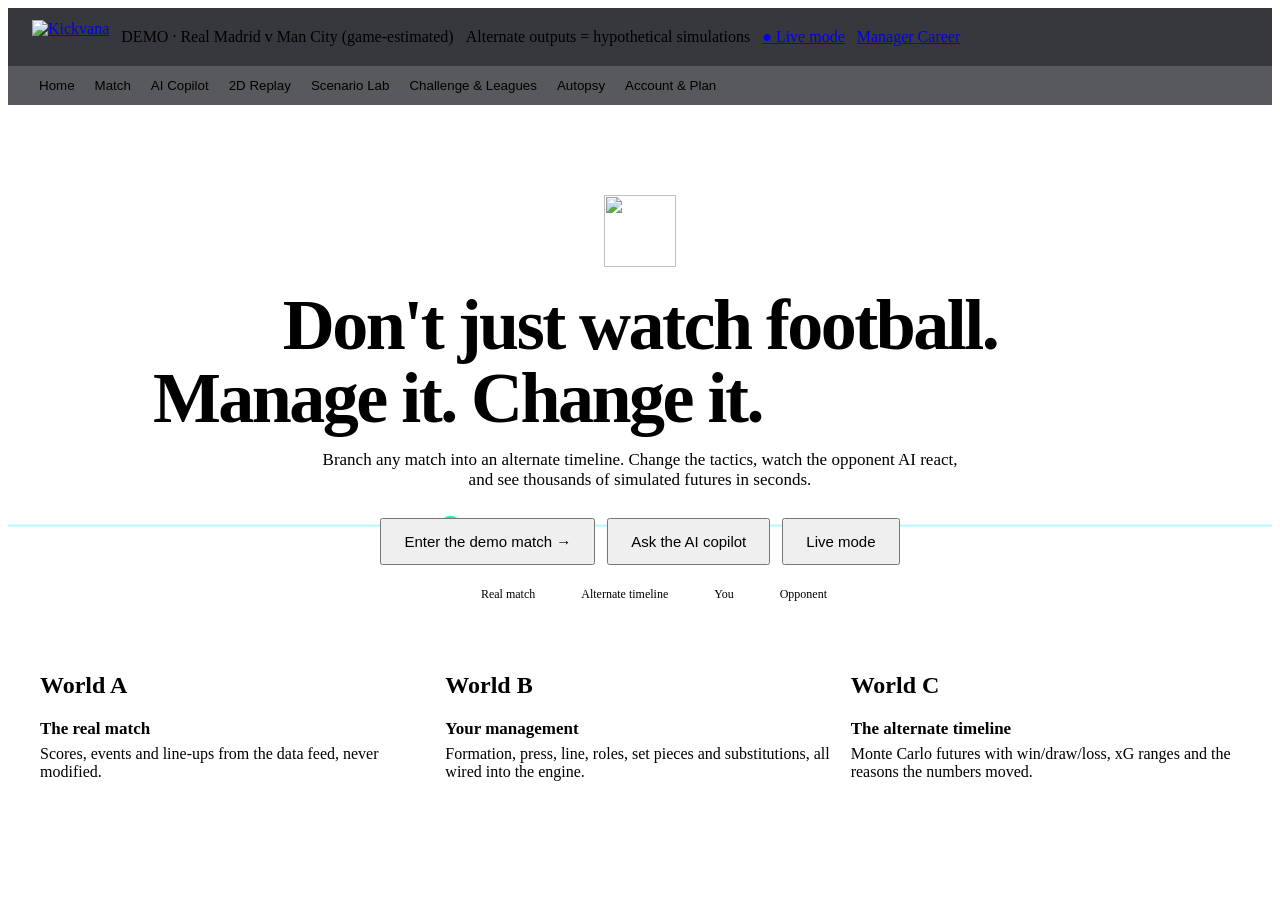
==== commit 99d7e5d8: "Career UI: club hub, sortable squad + player cards, drag-and-drop tactics board, scouting/bids, live" ====
--- a/frontend/index.html
+++ b/frontend/index.html
@@ -31,7 +31,7 @@
 .legend i{display:inline-block;width:22px;height:3px;border-radius:3px;vertical-align:middle;margin-right:6px}
 </style></head><body>
 <header><a href="#" onclick="tab('home');return false"><img class="logo" src="/static/brand/logo.svg" alt="Kickvana"></a><span class="badge warn">DEMO · Real Madrid v Man City (game-estimated)</span>
-<span class="badge alt">Alternate outputs = hypothetical simulations</span><a class="badge" href="/static/live.html">● Live mode</a><span style="flex:1"></span>
+<span class="badge alt">Alternate outputs = hypothetical simulations</span><a class="badge" href="/static/live.html">● Live mode</a><a class="badge" href="/career">Manager Career</a><span style="flex:1"></span>
 <span id="acct" class="row"></span></header>
 <nav id="nav"></nav>
 
